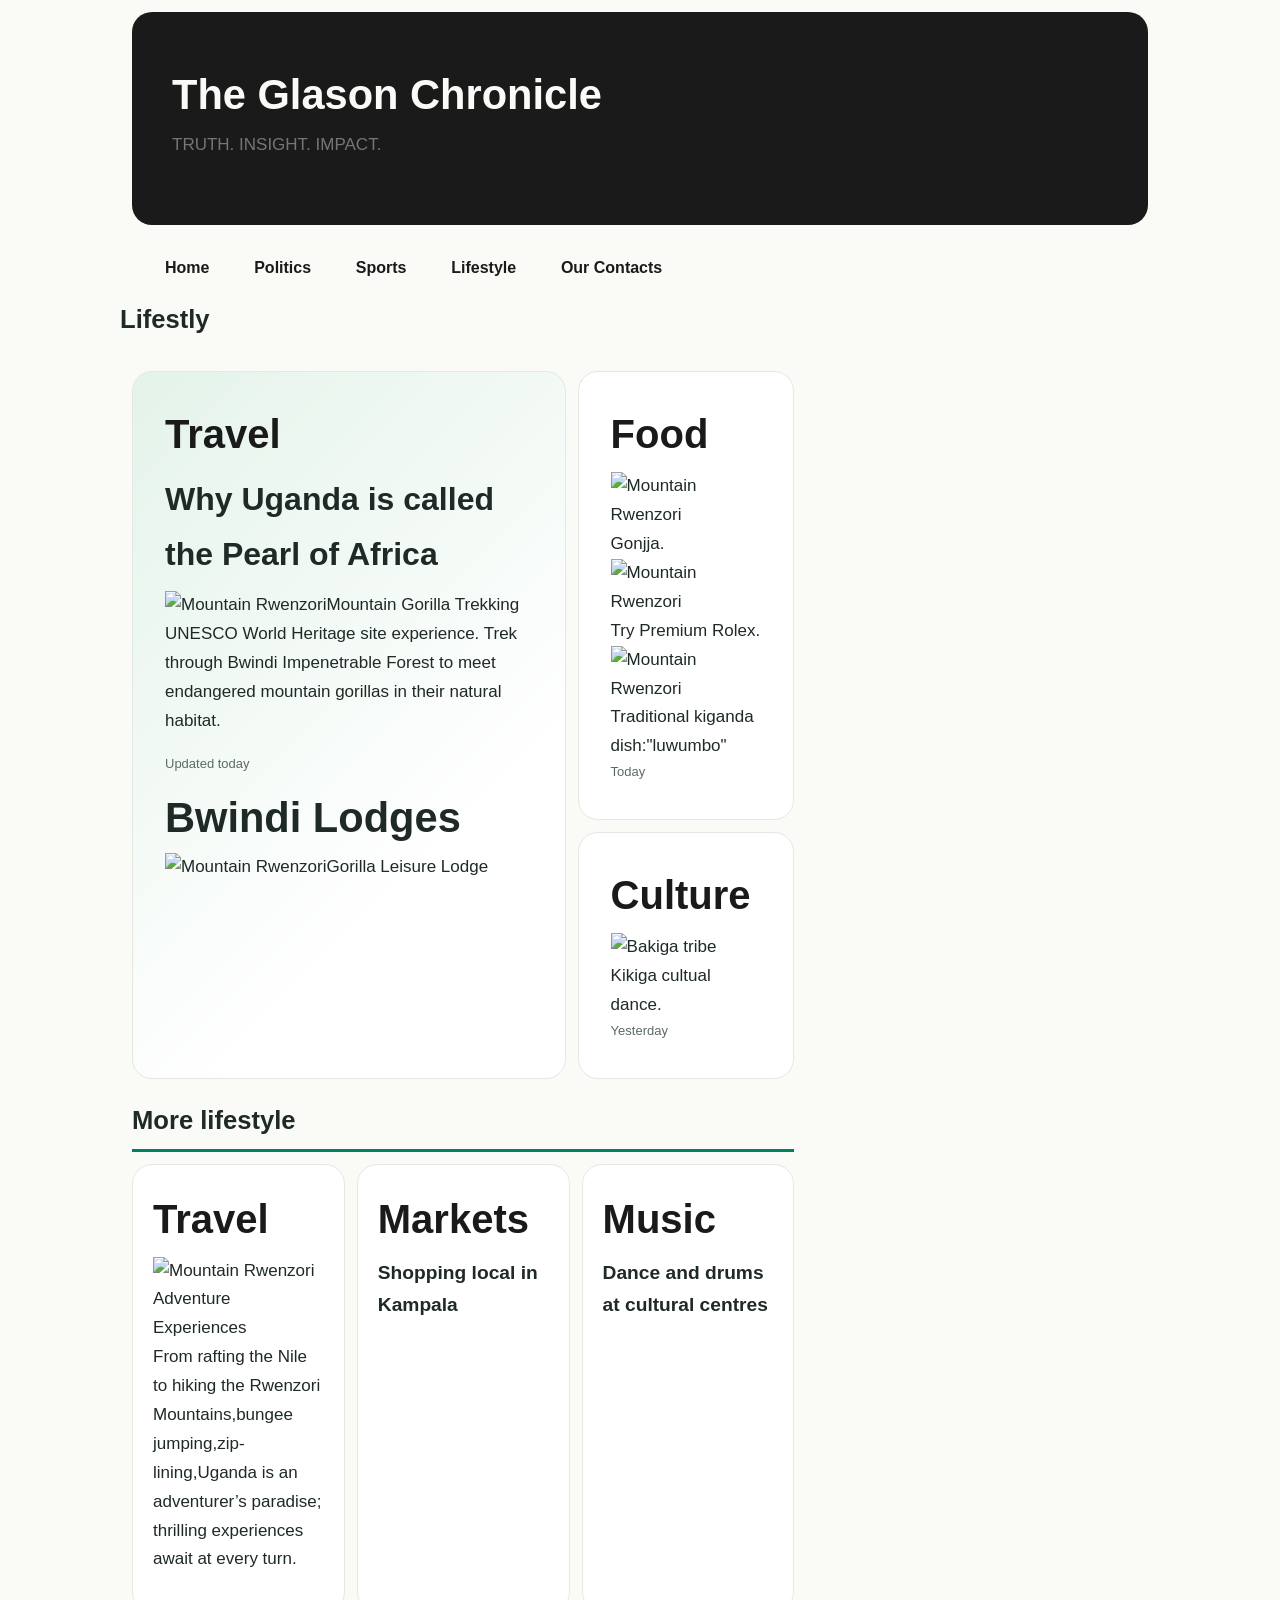
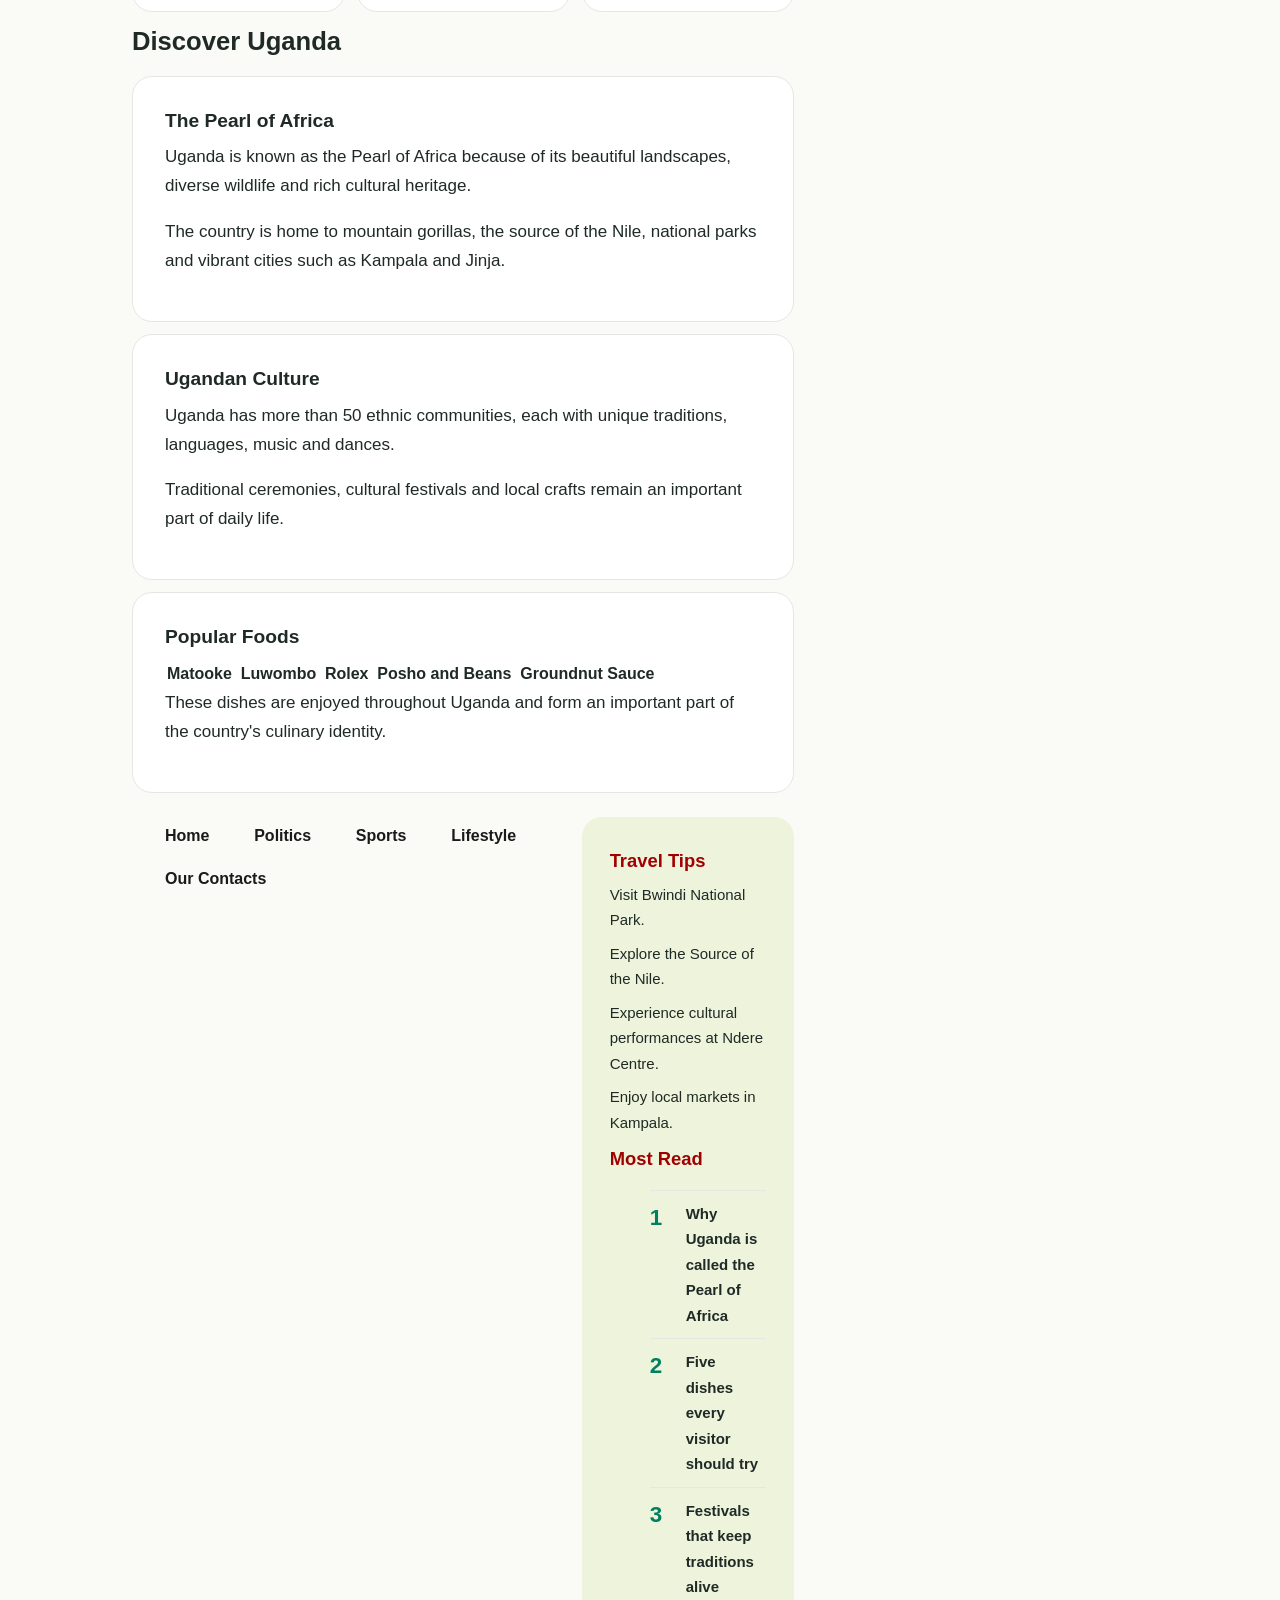
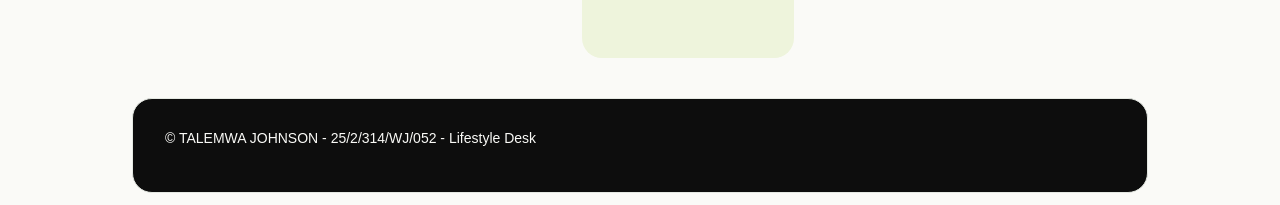
==== lifestyle.html @ a27208a9 "Add files via upload" ====
<!DOCTYPE html>
<html lang="en">
<head>
<meta charset="UTF-8">
<meta name="viewport" content="width=device-width, initial-scale=1">
<title>The Glason Chronicle</title>
<link href="style.css" rel="stylesheet">
</head>

<body>

<header class="banner">
<h1>The Glason Chronicle</h1>
<p>TRUTH. INSIGHT. IMPACT.</p>
</header>

<nav>
<ul>
<li><a href="index.html">Home</a></li>
<li><a href="politics.html">Politics</a></li>
<li><a href="sports.html">Sports</a></li>
<li><a href="lifestyle.html">Lifestyle</a></li>
<li><a href="ourcontacts.html">Our Contacts</a></li>
</ul>
</nav>
<header>
<h4>Lifestly</h4>
</header>

<main>

<section class="top-stories">
<article class="lead">
<span class="category">Travel</span>
<h2>Why Uganda is called the Pearl of Africa</h2>
<img src="C:\html2\gorrila.jpg"width="600" alt="Mountain Rwenzori"
<h7>Mountain Gorilla Trekking</h7>
<p>UNESCO World Heritage site experience. Trek through Bwindi Impenetrable Forest to meet endangered mountain gorillas in their natural habitat.</p>
<span class="time">Updated today</span>
<h1>Bwindi Lodges</h1>
<img src="C:\html2\Gorilla-leisure-lodge.webp"width="600" alt="Mountain Rwenzori"<p1>Gorilla Leisure Lodge</p1>
</article>


</article>
<article>
<span class="category">Food</span>
<img src="C:\html2\jonjja.jpg"width="250" alt="Mountain Rwenzori"<h3>Gonjja.</h3>
<img src="C:\html2\rolex4.jpg"width="250" alt="Mountain Rwenzori"<h3>Try Premium Rolex.</h3>
<img src="C:\html2\food.jpg"width="250" alt="Mountain Rwenzori"<h3>Traditional kiganda dish:"luwumbo"</h3>
<span class="time">Today</span>
</article>
<article>
<span class="category">Culture</span>
<img src="C:\html2\bakiga.webp"width="250" alt= "Bakiga tribe"
<h3>Kikiga cultual dance.</h3>
<span class="time">Yesterday</span>
</article>
</section>

<section>
<h2 class="section-title">More lifestyle</h2>
<div class="story-grid">

<article>
<span class="category">Travel</span>
<img src="C:\html2\mountian.jpg"width="200" height="190" alt="Mountain Rwenzori"<h3>Adventure Experiences</h3>
<p>From rafting the Nile to hiking the Rwenzori Mountains,bungee jumping,zip-lining,Uganda is an adventurer’s paradise; thrilling experiences await at every turn.</p>
</article>
<article>
<span class="category">Markets</span>
<h3>Shopping local in Kampala</h3>
</article>
<article>
<span class="category">Music</span>
<h3>Dance and drums at cultural centres</h3>
</article>
</div>
</section>

<section>

<h2>Discover Uganda</h2>

<article>

<h3>The Pearl of Africa</h3>

<p>
Uganda is known as the Pearl of Africa because of its
beautiful landscapes, diverse wildlife and rich cultural heritage.
</p>

<p>
The country is home to mountain gorillas, the source of the Nile,
national parks and vibrant cities such as Kampala and Jinja.
</p>

</article>

<article>

<h3>Ugandan Culture</h3>

<p>
Uganda has more than 50 ethnic communities, each with unique traditions,
languages, music and dances.
</p>

<p>
Traditional ceremonies, cultural festivals and local crafts
remain an important part of daily life.
</p>

</article>

<article>

<h3>Popular Foods</h3>

<ul>
<li>Matooke</li>
<li>Luwombo</li>
<li>Rolex</li>
<li>Posho and Beans</li>
<li>Groundnut Sauce</li>
</ul>

<p>
These dishes are enjoyed throughout Uganda and form
an important part of the country's culinary identity.
</p>

</article>

</section>

<aside>

<h3>Travel Tips</h3>
<ul>
<li>Visit Bwindi National Park.</li>
<li>Explore the Source of the Nile.</li>
<li>Experience cultural performances at Ndere Centre.</li>
<li>Enjoy local markets in Kampala.</li>
</ul>

<h3>Most Read</h3>
<ol class="most-read">
<li>Why Uganda is called the Pearl of Africa</li>
<li>Five dishes every visitor should try</li>
<li>Festivals that keep traditions alive</li>
</ol>
</aside>
<nav>
<ul>
<li><a href="index.html">Home</a></li>
<li><a href="politics.html">Politics</a></li>
<li><a href="sports.html">Sports</a></li>
<li><a href="lifestyle.html">Lifestyle</a></li>
<li><a href="ourcontacts.html">Our Contacts</a></li>
</ul>
</nav>

</main>


<footer>
<p>&copy; TALEMWA JOHNSON - 25/2/314/WJ/052 - Lifestyle Desk</p>

</footer>

</body>
</html>
---- style.css ----
@charset "UTF-8";

/* ==========================================================
   News site stylesheet – light, fresh, Shopify-inspired
   Bright white and soft green tints, dark green text,
   big rounded cards and pill buttons.

     Page     #FAFAF7  soft white background
     Paper    #FFFFFF  article cards
     Mint     #E4F3EA  banner (light green tint)
     Lime     #EEF4DC  sidebar (light lime tint)
     Green    #008060  links + buttons
     Forest   #002E25  headings + strong text
     Text     #1F2A26  main text
   ========================================================== */

:root {
  --black:#0D0D0D;
  --yellow:#FFFF00;
  --timestamp: #757575;	
  --header: #1A1A1A;
  --page: #FAFAF7;
  --paper: #FFFFFF;
  --mint: #E4F3EA;
  --lime-tint: #EEF4DC;
  --green: #008060;
  --green-dark: #006E52;
  --lime: #95BF47;
  --forest: #A10000;
  --text: #1F2A26;
  --text-soft: #5C6B65;
  --line: #E4E8E2;
  --radius: 20px;
}

/* all sections should appear as blocks */
article, aside, footer, header, main, nav, section {
  display: block;
}

*, *::before, *::after {
  box-sizing: border-box;
}

html, body, h1, h2, h3, h4, h5, h6, h7, ul, li, a, p,
article, aside, footer, header, main, nav, section {
  padding: 0;
  margin: 0;
}

body {
  max-width: 1040px;
  margin: 0 auto;
  background-color: var(--page);
  color: var(--text);
  font-family: "Inter", "Segoe UI", Roboto, Helvetica, Arial, sans-serif;
  font-size: 17px;
  line-height: 1.7;
  -webkit-font-smoothing: antialiased;
}


/* headings: big, bold, tight */
h1, h2, h3, h4, h5, h6, h7, {
  color: var(--header);
  
  font-weight: 700;
  line-height: 1.15;
  letter-spacing: -0.02em;
}

h1 { font-size: 2.6rem; }
h2 { font-size: 1.6rem; margin-bottom: 10px; }
h3 { font-size: 1.2rem; margin-bottom: 6px; }
h4 { font-size: 1.6rem; margin-bottom: 10px; }
h5 { font-size: 1.2rem; margin-bottom: 6px; }
h6 { font-size: 1.2rem; margin-bottom: 6px; }
h7 { font-size: 1.2rem; margin-bottom: 6px; }
p {
	
  margin-bottom: 1em;
  max-width: 68ch;
}



.banner {
  background: linear-gradient(135deg, var(--header) 50%, var(--header) 0%);
  color: var(--forest);
  padding: 48px 40px;
  margin: 12px 12px 0;
  border-radius: var(--radius);
}

.banner h1,
.banner h2 {
  color: var(--page);
}

.banner p {
  color: var(--timestamp);
}

/* navigation: floating white bar with pill links */
nav {
  background-color: var(--page);
  margin: 12px 12px 0;
  padding: 8px 12px;
  border: 1px solid var(--page);
  border-radius: 999px;
}
.dashed-line {
  border: none;
  border-top: 2px dashed #ff5733; /* Creates a dashed line */
}

li {
  display: inline-block;
  margin: 0 2px;
  font-size: 16px;
  font-weight: 600;
}

li a {
  display: inline-block;
  padding: 8px 18px;
  color: var(--header);
  text-decoration: none;
  border-radius: 999px;
  transition: background-color 0.2s, color 0.2s;
}

li a:hover,
li a:focus {
  background-color: var(--page);
  color: var(--timestamp);
}

/* links in content */
a {
  color: var(--header);
}

a:hover {
  color: var(--header);
}

a:focus-visible {
  outline: 3px solid var(--header);
  outline-offset: 2px;
}

/* main content block */
main {
  width: 66%;
  float: left;
  margin-top: 12px;
  margin-bottom: 20px;
}

/* sections: just spacing */
section {
  background-color: --page;
  margin-top: 8px;
  padding: 0 12px;
}

/* articles: clean white rounded cards */
article {
  background-color: var(--paper);
  margin-top: 12px;
  padding: 28px 32px;
  border: 1px solid var(--line);
  border-radius: var(--radius);
}

article h2 a,
article h3 a {
  color: var(--forest);
  text-decoration: none;
}

article h2 a:hover,
article h3 a:hover {
  color: var(--green);
  text-decoration: underline;
}

/* optional pill button (add class="button" to any link) */
.button {
  display: inline-block;
  background-color: var(--green);
  color: #fff;
  font-weight: 600;
  padding: 12px 24px;
  border-radius: 999px;
  text-decoration: none;
  transition: background-color 0.2s;
}

.button:hover {
  background-color: var(--green-dark);
  color: #fff;
}

/* side bar section: light lime tint */
aside {
  background-color: var(--lime-tint);
  color: var(--text);
  width: 31%;
  float: right;
  padding: 28px;
  margin-top: 24px;
  margin-bottom: 20px;
  margin-right: 12px;
  border-radius: var(--radius);
  font-size: 15px;
}

aside h2,
aside h3 {
  color: var(--forest);
  font-size: 1.15rem;
}

aside a {
  color: var(--green-dark);
}

aside a:hover {
  color: var(--forest);
}

/* footer section: light with a soft border */
footer {
  clear: both;
  background-color: var(--black);
  color: var(--page);
  margin: 0 12px 12px;
  padding: 28px 32px;
  border: 1px solid var(--line);
  border-radius: var(--radius);
  font-size: 14px;
}

footer a {
  color: var(--green);
}
/* Centers all the content */
.footer-content {
    display: flex;
    flex-direction: column;
    align-items: center;
    text-align: center;
}

/* Adjusts the brand name size */
.footer-brand {
    font-size: 2.6rem;
    font-weight: bold; /* Optional: Makes the title stand out */
}

/* Optional: Shrinks the smaller text so it looks proportional */
.copyright, .footer-content p {
    font-size: 1rem; 
}

/* tablets and phones: one column */
@media (max-width: 800px) {
  body {
    font-size: 16px;
  }

  h1 { font-size: 2rem; }

  .banner {
    padding: 32px 24px;
  }

  nav {
    border-radius: var(--radius);
  }

  main,
  aside {
    width: auto;
    float: none;
  }

  main {
    margin-bottom: 0;
  }

  aside {
    margin: 12px 12px 20px;
  }

  article {
    padding: 20px;
  }

  li {
    display: block;
    margin: 0;
  }
}


.category {
  display: inline-block;
  color: var(--header);
  font-size: 40px;
  font-weight: 700;
  margin-bottom: 4px;
}

.time {
  display: block;
  color: var(--text-soft);
  font-size: 13px;
  margin-bottom: 8px;
}

/* top stories: one lead story beside two smaller ones */
.top-stories {
  display: grid;
  grid-template-columns: 2fr 1fr;
  gap: 12px;
  margin-top: 8px;
}

.top-stories .lead {
  grid-row: span 2;
  background: linear-gradient(135deg, var(--mint) 0%, var(--paper) 70%);
}

.top-stories .lead h2 {
  font-size: 2rem;
}

.top-stories article {
  margin-top: 0;
}

/* grid of secondary headline cards */
.story-grid {
  display: grid;
  grid-template-columns: repeat(auto-fit, minmax(190px, 1fr));
  gap: 12px;
  margin-top: 12px;
}

.story-grid article {
  margin-top: 0;
  padding: 20px;
}

.section-title {
  margin: 20px 0 0;
  padding-bottom: 6px;
  border-bottom: 3px solid var(--green);
}

/* most read list in the sidebar */
.most-read {
  list-style: none;
  counter-reset: read;
  margin-bottom: 20px;
}

.most-read li {
  display: block;
  margin: 0;
  padding: 10px 0 10px 36px;
  position: relative;
  border-top: 1px solid var(--line);
  font-size: 15px;
  font-weight: 600;
  counter-increment: read;
}

.most-read li::before {
  content: counter(read);
  position: absolute;
  left: 0;
  top: 8px;
  color: var(--green);
  font-size: 1.4rem;
  font-weight: 700;
}

aside h1 {
  font-size: 1.3rem;
  margin-bottom: 10px;
}

aside ul:not(.most-read) li {
  display: block;
  margin: 0 0 8px;
  font-weight: 400;
  font-size: 15px;
}

/* contact form */
form label {
  display: block;
  font-weight: 600;
  margin-bottom: 4px;
}

form input[type="text"],
form input[type="email"],
form textarea {
  width: 100%;
  max-width: 480px;
  padding: 12px 14px;
  margin-bottom: 16px;
  border: 1px solid var(--line);
  border-radius: 12px;
  font: inherit;
  background: var(--paper);
}

form input:focus-visible,
form textarea:focus-visible {
  outline: 3px solid var(--lime);
  outline-offset: 1px;
}

form input[type="submit"] {
  background: var(--green);
  color: #fff;
  font: inherit;
  font-weight: 600;
  padding: 12px 28px;
  border: 0;
  border-radius: 999px;
  cursor: pointer;
}

form input[type="submit"]:hover {
  background: var(--green-dark);
}

footer img {
  margin-top: 12px;
  border-radius: 50%;
}

@media (max-width: 800px) {
  .top-stories {
    grid-template-columns: 1fr;
  }

  .top-stories .lead {
    grid-row: auto;
  }
}
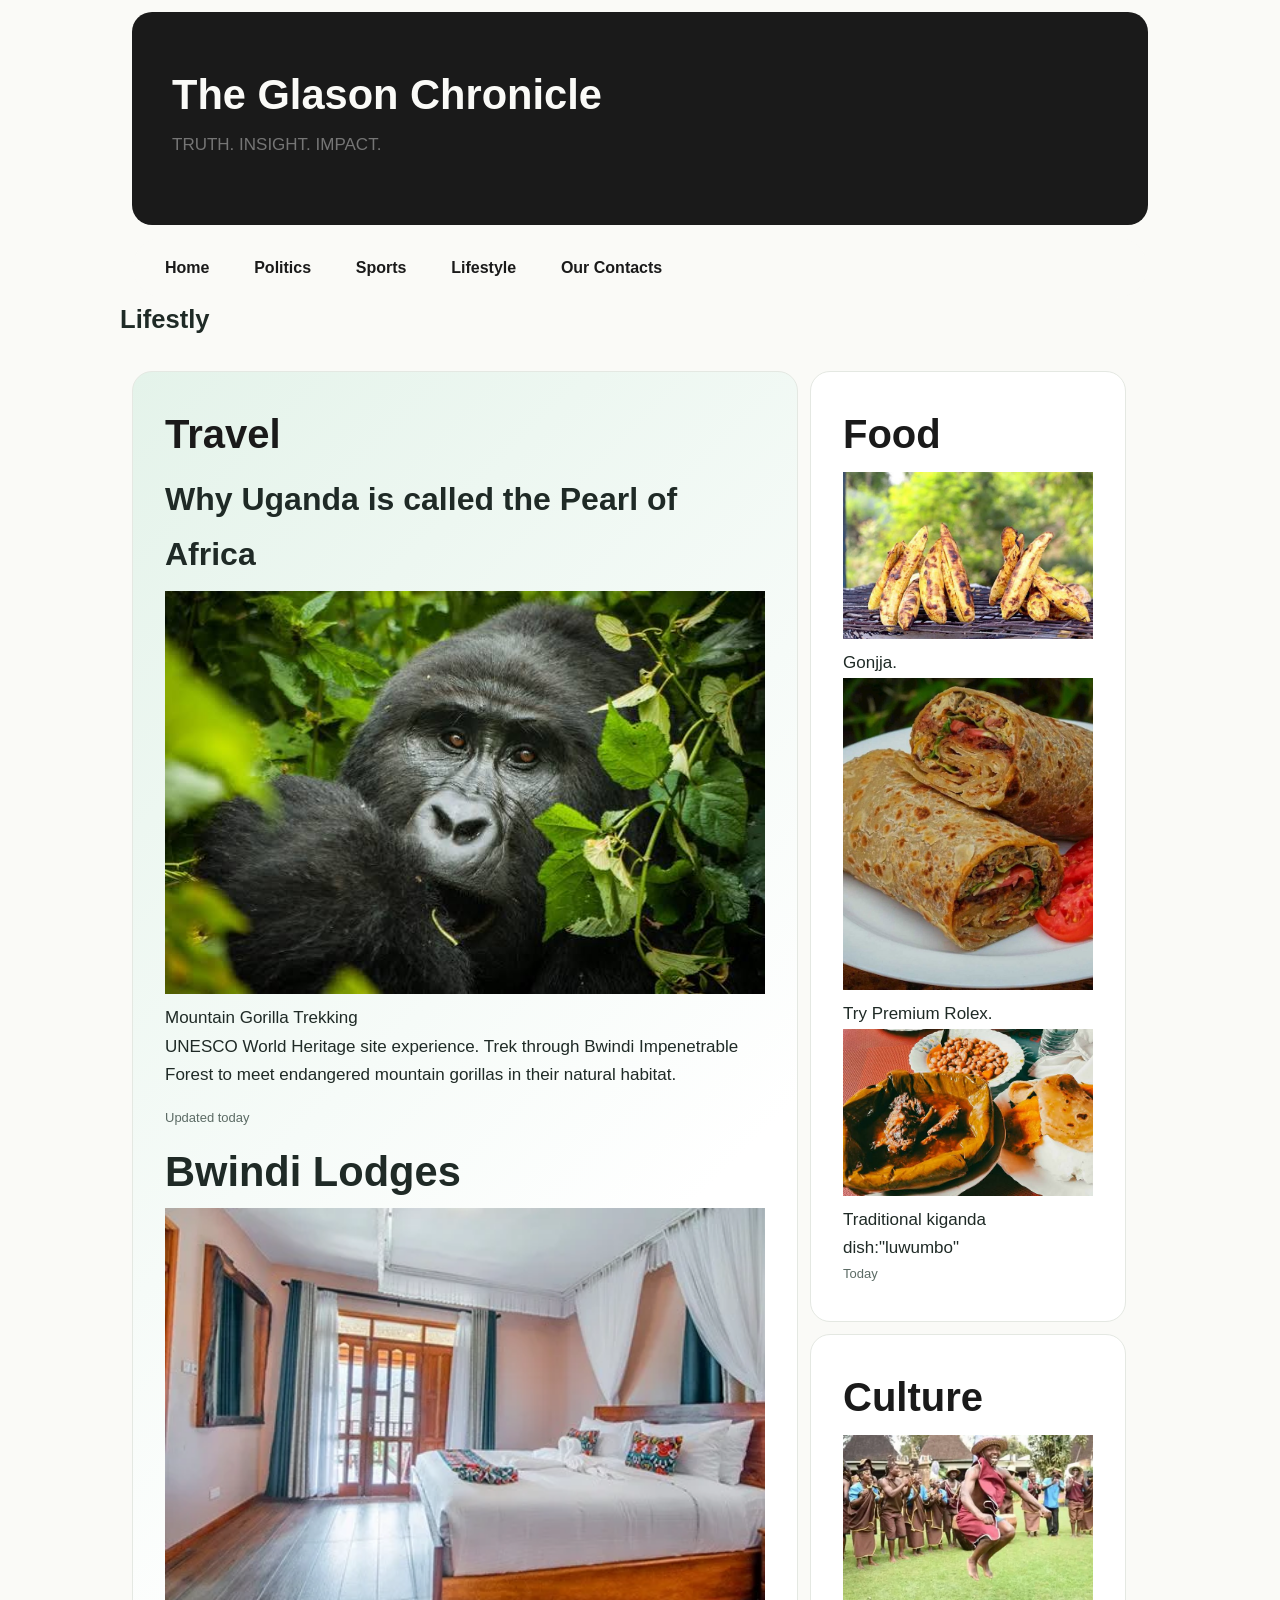
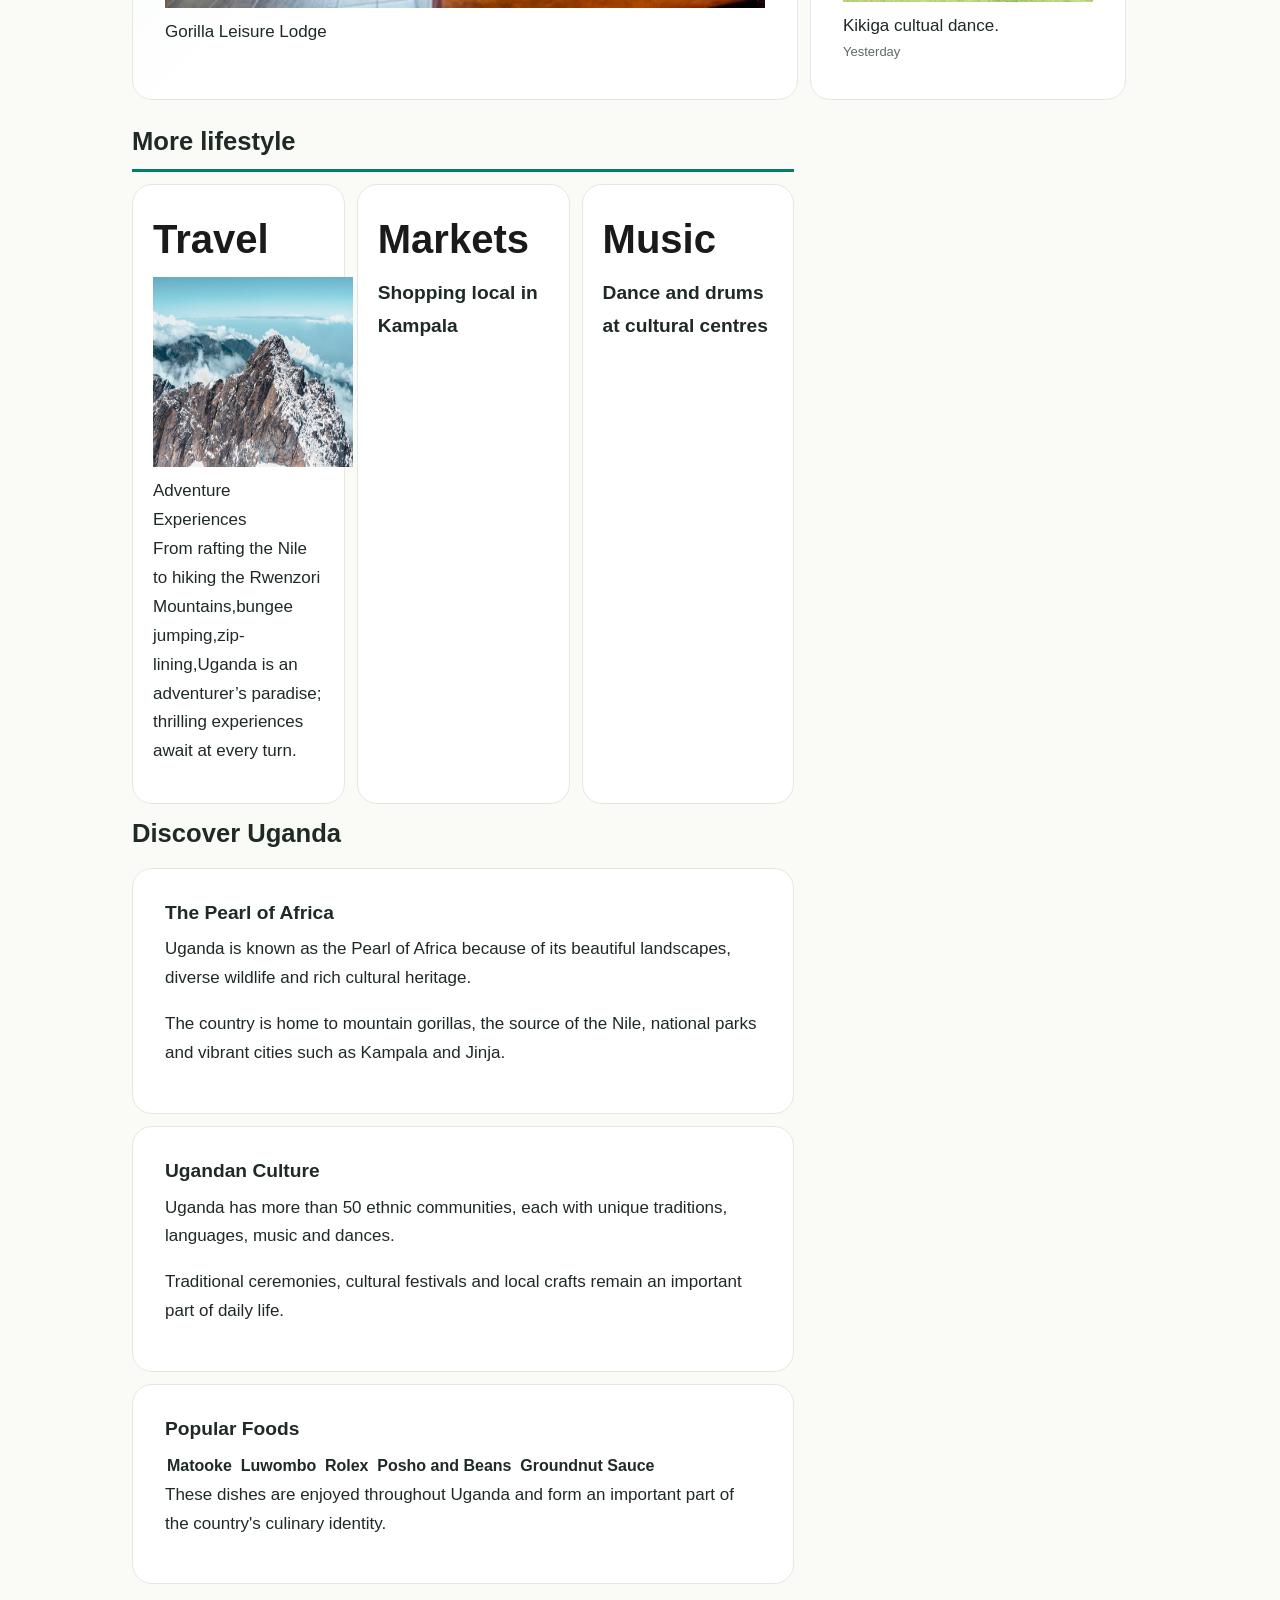
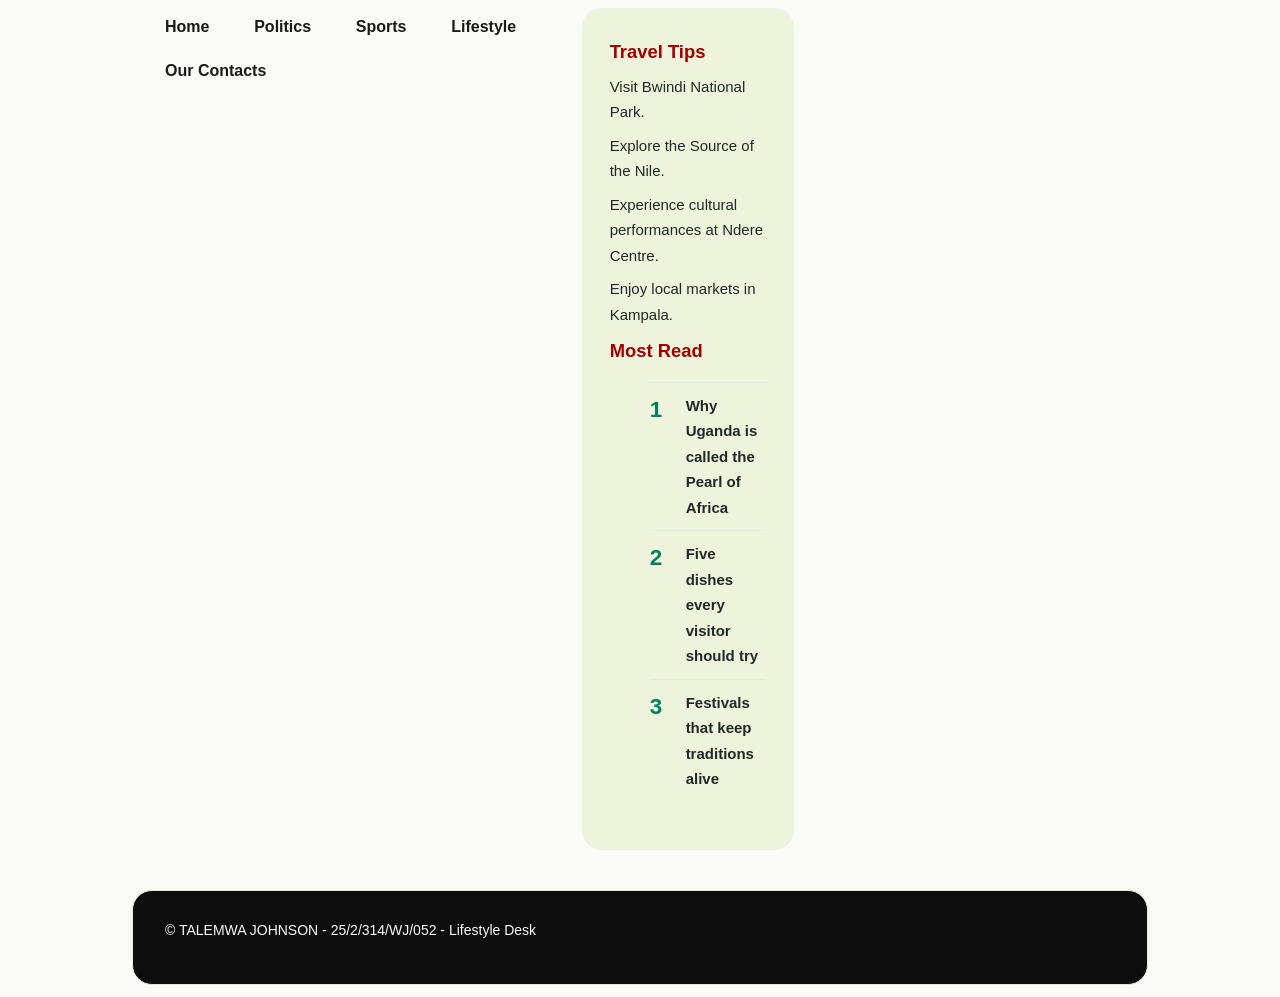
==== commit 1b3d01e4: "Update lifestyle.html" ====
--- a/lifestyle.html
+++ b/lifestyle.html
@@ -33,26 +33,26 @@
 <article class="lead">
 <span class="category">Travel</span>
 <h2>Why Uganda is called the Pearl of Africa</h2>
-<img src="C:\html2\gorrila.jpg"width="600" alt="Mountain Rwenzori"
+<img src="gorrila.jpg"width="600" alt="Mountain Rwenzori"
 <h7>Mountain Gorilla Trekking</h7>
 <p>UNESCO World Heritage site experience. Trek through Bwindi Impenetrable Forest to meet endangered mountain gorillas in their natural habitat.</p>
 <span class="time">Updated today</span>
 <h1>Bwindi Lodges</h1>
-<img src="C:\html2\Gorilla-leisure-lodge.webp"width="600" alt="Mountain Rwenzori"<p1>Gorilla Leisure Lodge</p1>
+<img src="Gorilla-leisure-lodge.webp"width="600" alt="Mountain Rwenzori"<p1>Gorilla Leisure Lodge</p1>
 </article>
 
 
 </article>
 <article>
 <span class="category">Food</span>
-<img src="C:\html2\jonjja.jpg"width="250" alt="Mountain Rwenzori"<h3>Gonjja.</h3>
-<img src="C:\html2\rolex4.jpg"width="250" alt="Mountain Rwenzori"<h3>Try Premium Rolex.</h3>
-<img src="C:\html2\food.jpg"width="250" alt="Mountain Rwenzori"<h3>Traditional kiganda dish:"luwumbo"</h3>
+<img src="jonjja.jpg"width="250" alt="Mountain Rwenzori"<h3>Gonjja.</h3>
+<img src="rolex4.jpg"width="250" alt="Mountain Rwenzori"<h3>Try Premium Rolex.</h3>
+<img src="food.jpg"width="250" alt="Mountain Rwenzori"<h3>Traditional kiganda dish:"luwumbo"</h3>
 <span class="time">Today</span>
 </article>
 <article>
 <span class="category">Culture</span>
-<img src="C:\html2\bakiga.webp"width="250" alt= "Bakiga tribe"
+<img src="bakiga.webp"width="250" alt= "Bakiga tribe"
 <h3>Kikiga cultual dance.</h3>
 <span class="time">Yesterday</span>
 </article>
@@ -64,7 +64,7 @@
 
 <article>
 <span class="category">Travel</span>
-<img src="C:\html2\mountian.jpg"width="200" height="190" alt="Mountain Rwenzori"<h3>Adventure Experiences</h3>
+<img src="mountian.jpg"width="200" height="190" alt="Mountain Rwenzori"<h3>Adventure Experiences</h3>
 <p>From rafting the Nile to hiking the Rwenzori Mountains,bungee jumping,zip-lining,Uganda is an adventurer’s paradise; thrilling experiences await at every turn.</p>
 </article>
 <article>
@@ -171,4 +171,4 @@
 </footer>
 
 </body>
-</html>+</html>
